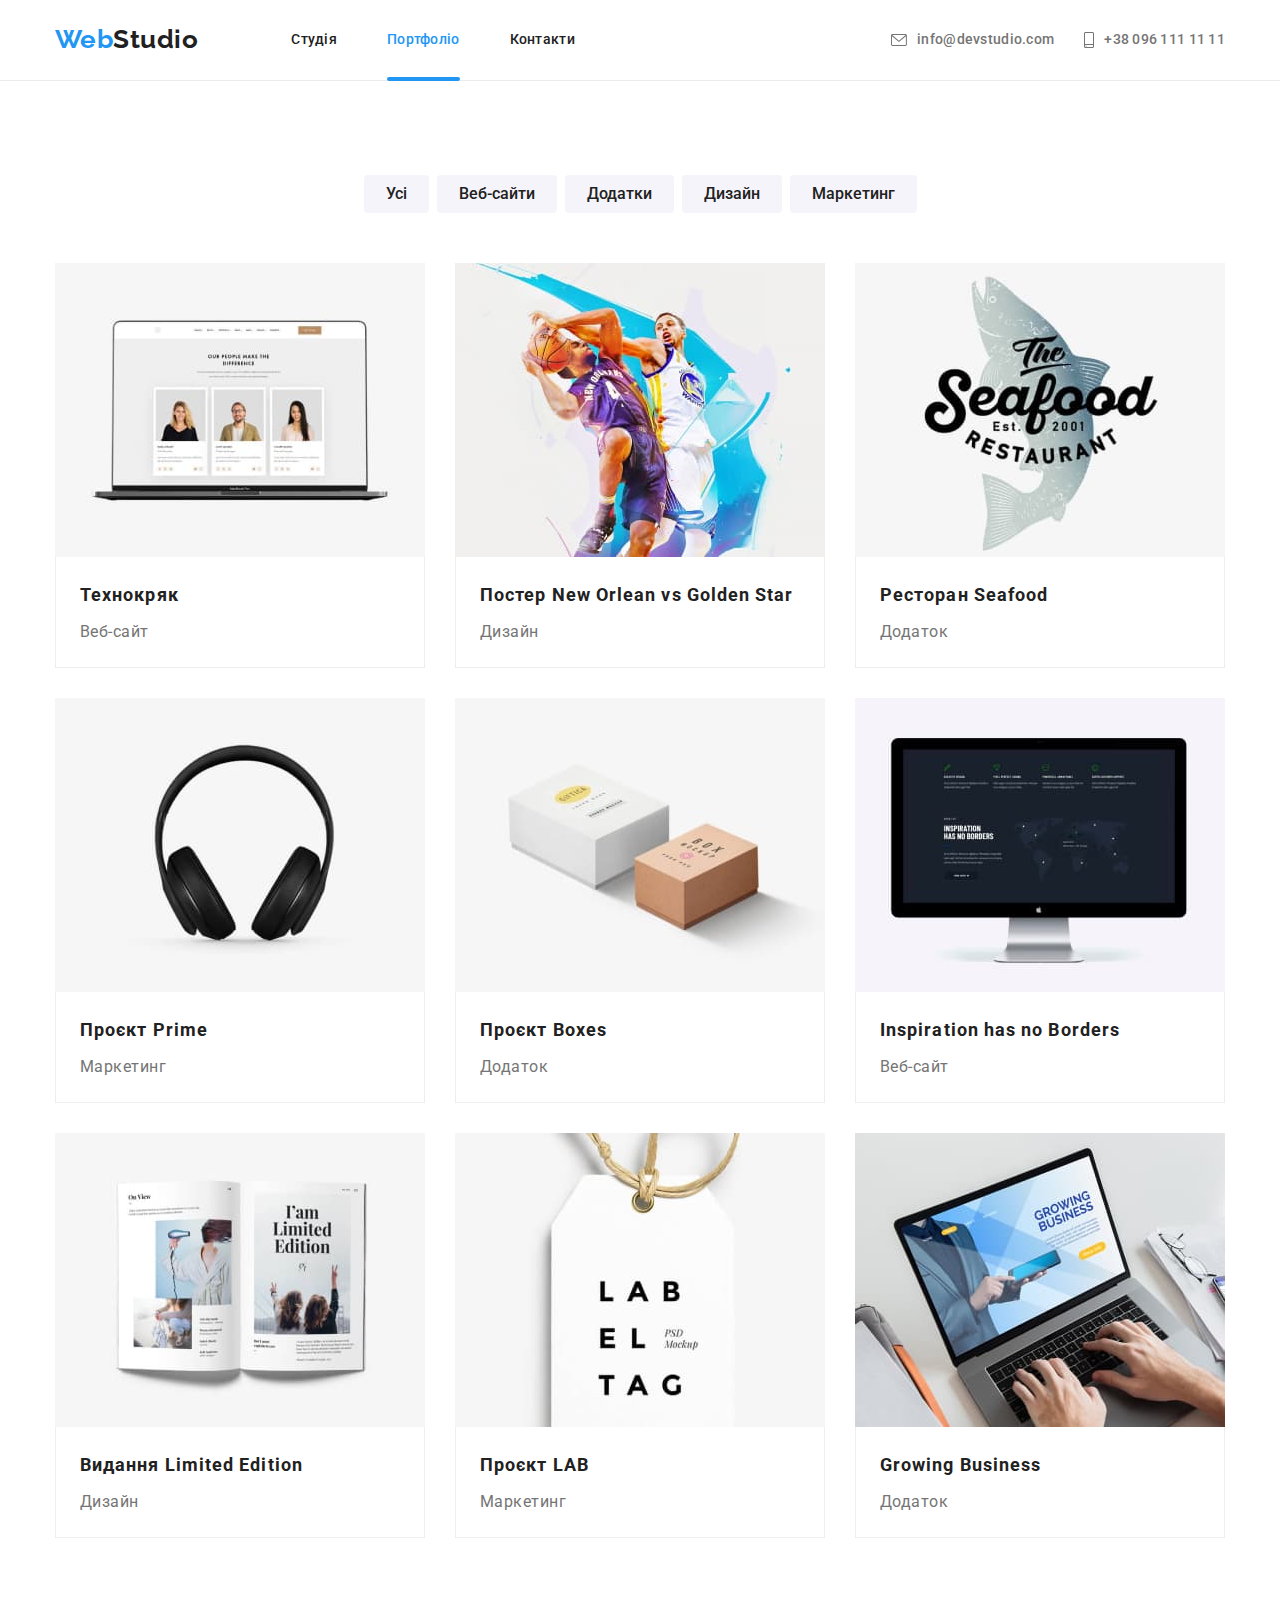
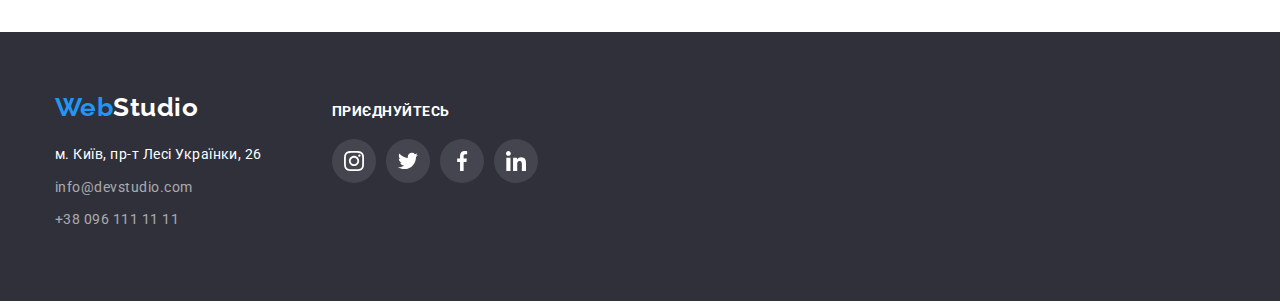
==== portfolio.html @ 9562053c "gg" ====
<!DOCTYPE html>
<html lang="uk">
  <head>
    <meta charset="UTF-8" />
    <meta http-equiv="X-UA-Compatible" content="IE=edge" />
    <meta name="viewport" content="width=device-width, initial-scale=1.0" />
    <title>Document</title>
    <link
      href="https://fonts.googleapis.com/css2?family=Raleway:wght@700&family=Roboto:wght@400;500;700;900&display=swap"
      rel="stylesheet"
    />
    <link
      rel="stylesheet"
      href="https://cdnjs.cloudflare.com/ajax/libs/modern-normalize/1.1.0/modern-normalize.min.css"
    />
    <link rel="stylesheet" href="./css/styles.css" />
  </head>
  <body>
    <header class="page-header text-decor">
      <div class="container header-main">
        <a href="./index.html" class="logo-header"
          ><span class="logo-web">Web</span>Studio</a
        >
        <nav>
          <ul class="site-nav list">
            <li class="item">
              <a href="./index.html" class="link">Студія</a>
            </li>
            <li class="item">
              <a href="./portfolio.html" class="link current">Портфоліо</a>
            </li>
            <li class="item"><a href="" class="link">Контакти</a></li>
          </ul>
        </nav>
        <ul class="auth-nav list">
          <li class="item header-mail">
            <a href="mailto:info@devstudio.com" class="link">
              <svg class="icon-mail" width="16px" height="12px">
                <use href="./images/symbol-section.svg#icon-envelope"></use>
              </svg>
              info@devstudio.com</a
            >
          </li>
          <li class="item header-tel">
            <a href="tel:+380961111111" class="link">
              <svg class="icon-tel" width="10px" height="16px">
                <use href="./images/symbol-section.svg#icon-smartphone"></use>
              </svg>
              +38 096 111 11 11</a
            >
          </li>
        </ul>
      </div>
    </header>

    <main>
      <!-- Portfolio section -->
      <section class="section portfolio-section text-decor">
        <div class="container main">
          <h1 class="section-title visually-hidden">Портфоліо</h1>
          <ul class="filter-list list">
            <li class="item">
              <button type="button" class="button">Усі</button>
            </li>
            <li class="item">
              <button type="button" class="button">Веб-сайти</button>
            </li>
            <li class="item">
              <button type="button" class="button">Додатки</button>
            </li>
            <li class="item">
              <button type="button" class="button">Дизайн</button>
            </li>
            <li class="item">
              <button type="button" class="button">Маркетинг</button>
            </li>
          </ul>

          <ul class="portfolio-list list">
            <li class="item">
              <a href="">
                <div class="portfoli-images">
                <img
                  src="./images/portfilio/portf1.jpg"
                  alt="Технокряк"
                  width="370"
                  height="294"
                />
                <div>
                  <p class="portfolio-text">
                  Ресурс пропонує комплексні пропозиції з різним рівнем функціоналу та сервісів. Все це дозволить відвідувачу отримати вичерпні відомості про компанію чи приватну особу.
                  </p>
                </div>
                </div>
                <div class="content">
                  <h2 class="title">Технокряк</h2>
                  <p class="text">Веб-сайт</p>
                </div>
              </a>
            </li>
            <li class="item">
              <a href="">
                <div class="portfoli-images">
                <img
                  src="./images/portfilio/portf2.jpg"
                  alt="Постер з двома баскетболістами"
                  width="370"
                />
                <div><p class="portfolio-text">
                  Ресурс пропонує комплексні пропозиції з різним рівнем функціоналу та сервісів. Все це дозволить відвідувачу отримати вичерпні відомості про компанію чи приватну особу.
                </p></div>
                </div>
                <div class="content">
                  <h2 class="title">
                    Постер <span lang="en">New Orlean vs Golden Star</span>
                  </h2>
                  <p class="text">Дизайн</p>
                </div>
              </a>
            </li>
            <li class="item">
              <a href="">
                <div class="portfoli-images">
                <img
                  src="./images/portfilio/portf3.jpg"
                  alt="Значок ресторану"
                  width="370"
                />
                <div><p class="portfolio-text">
                  Ресурс пропонує комплексні пропозиції з різним рівнем функціоналу та сервісів. Все це дозволить відвідувачу отримати вичерпні відомості про компанію чи приватну особу.
                </p></div>
                </div>
                <div class="content">
                  <h2 class="title">Ресторан <span lang="en">Seafood</span></h2>
                  <p class="text">Додаток</p>
                </div>
              </a>
            </li>
            <li class="item">
              <a href="">
                <div class="portfoli-images">
                <img
                  src="./images/portfilio/portf4.jpg"
                  alt="Навушники"
                  width="370"
                />
                <div><p class="portfolio-text">
                  Ресурс пропонує комплексні пропозиції з різним рівнем функціоналу та сервісів. Все це дозволить відвідувачу отримати вичерпні відомості про компанію чи приватну особу.
                </p></div>
                </div>
                <div class="content">
                  <h2 class="title">Проєкт <span lang="en">Prime</span></h2>
                  <p class="text">Маркетинг</p>
                </div>
              </a>
            </li>
            <li class="item">
              <a href="">
                <div class="portfoli-images">
                <img
                  src="./images/portfilio/portf5.jpg"
                  alt="Дві коробки"
                  width="370"
                />
                <div><p class="portfolio-text">
                  Ресурс пропонує комплексні пропозиції з різним рівнем функціоналу та сервісів. Все це дозволить відвідувачу отримати вичерпні відомості про компанію чи приватну особу.
                </p></div>
                </div>
                <div class="content">
                  <h2 class="title">Проєкт <span lang="en">Boxes</span></h2>
                  <p class="text">Додаток</p>
                </div>
              </a>
            </li>
            <li class="item">
              <a href="">
                <div class="portfoli-images">
                <img
                  src="./images/portfilio/portf6.jpg"
                  alt="Включений монітор"
                  width="370"
                />
                <div><p class="portfolio-text">
                  Ресурс пропонує комплексні пропозиції з різним рівнем функціоналу та сервісів. Все це дозволить відвідувачу отримати вичерпні відомості про компанію чи приватну особу.
                </p></div>
                </div>
                <div class="content">
                  <h2 class="title" lang="en">Inspiration has no Borders</h2>
                  <p class="text">Веб-сайт</p>
                </div>
              </a>
            </li>
            <li class="item">
              <a href="">
                <div class="portfoli-images">
                <img
                  src="./images/portfilio/portf7.jpg"
                  alt="Відкрита книжка"
                  width="370"
                />
                <div><p class="portfolio-text">
                  Ресурс пропонує комплексні пропозиції з різним рівнем функціоналу та сервісів. Все це дозволить відвідувачу отримати вичерпні відомості про компанію чи приватну особу.
                </p></div>
                </div>
                <div class="content">
                  <h2 class="title">
                    Видання <span lang="en">Limited Edition</span>
                  </h2>
                  <p class="text">Дизайн</p>
                </div>
              </a>
            </li>
            <li class="item">
              <a href="">
                <div class="portfoli-images">
                <img
                  src="./images/portfilio/portf8.jpg"
                  alt="Бірка"
                  width="370"
                />
                <div><p class="portfolio-text">
                  Ресурс пропонує комплексні пропозиції з різним рівнем функціоналу та сервісів. Все це дозволить відвідувачу отримати вичерпні відомості про компанію чи приватну особу.
                </p></div>
                </div>
                <div class="content">
                  <h2 class="title">Проєкт <span lang="en">LAB</span></h2>
                  <p class="text">Маркетинг</p>
                </div>
              </a>
            </li>
            <li class="item">
              <a href="">
                <div class="portfoli-images">
                <img
                  src="./images/portfilio/portf9.jpg"
                  alt="Робота за ноутбуком"
                  width="370"
                />
                <div><p class="portfolio-text">
                  Ресурс пропонує комплексні пропозиції з різним рівнем функціоналу та сервісів. Все це дозволить відвідувачу отримати вичерпні відомості про компанію чи приватну особу.
                </p></div>
                </div>
                <div class="content">
                  <h2 class="title" lang="en">Growing Business</h2>
                  <p class="text">Додаток</p>
                </div>
              </a>
            </li>
          </ul>
        </div>
      </section>
    </main>

    <footer class="footer-section text-decor">
      <div class="container footer">
        <div class="container-logoadres">
          <a href="./index.html" class="logo-footer text-decor"
            ><span class="logo-web">Web</span>Studio</a
          >
          <address class="adres">
            <ul class="address-list list text-decor">
              <li class="item">
                <a
                  href="https://goo.gl/maps/ijaJ5MrbK64KNwwaA"
                  class="geoloc link"
                  >м. Київ, пр-т Лесі Українки, 26</a
                >
              </li>
              <li class="item">
                <a href="mailto:info@devstudio.com" class="link contact"
                  >info@devstudio.com</a
                >
              </li>
              <li class="item">
                <a href="tel:+380961111111" class="link contact"
                  >+38 096 111 11 11</a
                >
              </li>
            </ul>
          </address>
        </div>
        <div class="container-joinin">
          <h3 class="text">Приєднуйтесь</h3>
          <ul class="joinin-list list">
            <li class="item">
              <a href="" class="joinin-icon">
                <svg class="link" width="20px" height="20px">
                  <use href="./images/symbol-section.svg#icon-instagram"></use>
                </svg>
              </a>
            </li>
            <li class="item">
              <a href="" class="joinin-icon">
                <svg class="link" width="20px" height="20px">
                  <use href="./images/symbol-section.svg#icon-twitter"></use>
                </svg>
              </a>
            </li>
            <li class="item">
              <a href="" class="joinin-icon">
                <svg class="link" width="20px" height="20px">
                  <use href="./images/symbol-section.svg#icon-facebook"></use>
                </svg>
              </a>
            </li>
            <li class="item">
              <a href="" class="joinin-icon">
                <svg class="link" width="20px" height="20px">
                  <use href="./images/symbol-section.svg#icon-linkedin"></use>
                </svg>
              </a>
            </li>
          </ul>
        </div>
      </div>
    </footer>
  </body>
</html>
---- css/styles.css ----
:root {
  --primary-text-color: #757575;
  --title-text-color: #212121;
  --accent-color: #2196f3;
  --minor-color: #ffffff;
  --primary-bg: #f5f5f5;
  --secondary-bg: #2f303a;
  --button-bg: #f5f4fa;
  --footer-text-color: rgba(255, 255, 255, 0.6);
  --button-active: #188ce8;
  --border-portfolio: #eeeeee;
  --link-icon-color: #afb1b8;
  --gradient-overlay: rgba(47, 48, 58, 0.4);
  --bg-work-title-color: rgba(47, 48, 58, 0.8);
}

/*колір ховеру та кнопок #2196F3 */
/*колір заголовків #212121*/
/*колір тексту #757575  */
/* #FFFFFF */
/* #000000   */
/* фон #F5F5F5*/
/*фон #F5F4FA*/
body {
  color: var(--primary-text-color);
  font-family: Roboto, sans-serif;
  letter-spacing: 0.03em;
}
img {
  display: block;
}
p,
h1,
h2,
h3,
h4,
h5,
h6 {
  margin: 0;
}

ul {
  margin: 0;
  padding: 0;
}
.list {
  list-style: none;
  padding: 0;
  margin: 0;
}
.text-decor a {
  text-decoration: none;
}
/*для приховування тексту*/
.visually-hidden {
  position: absolute;
  white-space: nowrap;
  width: 1px;
  height: 1px;
  overflow: hidden;
  border: 0;
  padding: 0;
  clip: rect(0 0 0 0);
  clip-path: inset(50%);
  margin: -1px;
}
.container {
  width: 1200px;
  padding-left: 15px;
  padding-right: 15px;
  margin: 0 auto;
  /* outline: 2px solid tomato;*/
}
/*Header section*/
.page-header {
  display: block;
  background-color: var(--minor-color);
  border-bottom: 1px solid #ececec;
}
/*logo*/
.logo-header {
  display: block;
  padding-top: 24px;
  padding-bottom: 25px;

  color: var(--title-text-color);
  font-family: Raleway, sans-serif;
  font-weight: 700;
  font-size: 26px;
  line-height: 1.2;
}
.logo-web {
  color: var(--accent-color);
}

/*site nav*/
.site-nav {
  display: flex;
}
.site-nav .link {
  display: block;
  padding-top: 32px;
  padding-bottom: 32px;

  color: var(--title-text-color);
  font-weight: 500;
  font-size: 14px;
  line-height: 1.14;
  letter-spacing: 0.02em;
  transition: color 250ms cubic-bezier(0.4, 0, 0.2, 1);
}
.current::after {
  content: "";
  position: absolute;
  bottom: -1px;
  right: 0;
  left: 0;
  border: 2px solid var(--accent-color);
  border-radius: 2px;
  background-color: var(--accent-color);
}
.site-nav .link.current {
  color: var(--accent-color);
}
.site-nav .item {
  position: relative;
}
.site-nav .item:not(:last-child) {
  margin-right: 50px;
}
.site-nav .item:first-child {
  margin-left: 93px;
}

.site-nav .link:hover,
.site-nav .link:focus {
  color: var(--accent-color);
  transition: background-color 250ms cubic-bezier(0.4, 0, 0.2, 1),
    color 250ms cubic-bezier(0.4, 0, 0.2, 1);
}
.header-main {
  display: flex;
  align-items: center;
}
/*почта і тел*/
.auth-nav {
  display: flex;
  margin-left: auto;
}
.auth-nav .link {
  display: flex;
  padding-top: 32px;
  padding-bottom: 32px;
  align-items: center;
  transition: color 250ms cubic-bezier(0.4, 0, 0.2, 1);

  color: var(--primary-text-color);
  font-weight: 500;
  font-size: 14px;
  line-height: 1.14;
  letter-spacing: 0.02em;
}
.auth-nav .link:hover,
.auth-nav .link:focus {
  color: var(--accent-color);
}
.auth-nav .icon-tel,
.auth-nav .icon-mail {
  margin-right: 10px;
  fill: currentColor;
}
.auth-nav .header-mail {
  margin-right: 30px;
}

/*hero section*/
.hero.section {
  max-width: 1600px;
  height: 600px;
  padding-top: 200px;
  padding-bottom: 200px;
  background-color: var(--secondary-bg);
  background-image: linear-gradient(
      var(--gradient-overlay),
      var(--gradient-overlay)
    ),
    url(../images/heroimg.jpg);
  background-repeat: no-repeat;
  text-align: center;
  margin: 0 auto;
}
.hero-title {
  color: var(--minor-color);
  font-weight: 900;
  font-size: 44px;
  line-height: 1.36;
  text-align: center;
  letter-spacing: 0.06em;
  text-transform: uppercase;

  max-width: 696px;
  margin: 0 auto 30px;
}
.hero .button {
  font-weight: 700;
  font-size: 16px;
  line-height: 1.87;
  cursor: pointer;
  align-items: center;
  text-align: center;
  letter-spacing: 0.06em;
  min-width: 216px;
  padding: 10px 32px;
  border-radius: 4px;
  border: 0;
  box-shadow: 0px 4px 4px rgba(0, 0, 0, 0.15);
  transition: background-color 250ms cubic-bezier(0.4, 0, 0.2, 1);
}
.hero .button:hover,
.hero .button:focus {
  background-color: var(--button-active);
}
.button {
  display: inline-block;
  color: var(--minor-color);
  background-color: var(--accent-color);
  font-family: inherit;
}
/*Features section*/
.features.section {
  padding-top: 94px;
  padding-bottom: 94px;
}
.features-list .icon-item {
  display: flex;
  align-items: center;
  justify-content: center;
  width: 270px;
  height: 120px;
  border-radius: 4px;
  background-color: var(--button-bg);
  margin-bottom: 30px;
}

.section-title {
  color: var(--title-text-color);
  font-size: 36px;
  line-height: 1.67;
  text-align: center;
  margin-top: 0;
  margin-bottom: 50px;
}
.features-list {
  display: flex;
  margin-top: 0;
}
.features-list .item {
  width: calc((100%-90px) / 4);
}
.features-list .item:not(:last-child) {
  margin-right: 30px;
}
.features-list .title {
  color: var(--title-text-color);
  font-size: 14px;
  line-height: 1.14;
  text-transform: uppercase;
  margin-top: 0;
  margin-bottom: 10px;
}
.features-list .text {
  font-size: 14px;
  line-height: 1.71;
  margin: 0;
}

/*Employment section*/
.employment.section {
  padding-bottom: 94px;
}
.work-list {
  display: flex;
}
.work-list .item {
  position: relative;

  width: calc((100%-60px) / 3);
}
.work-list .item:not(:last-child) {
  margin-right: 30px;
}
.work-title {
  display: flex;
  position: absolute;
  bottom: 0;
  right: 0;
  left: 0;
  height: 70px;
  justify-content: center;
  align-items: center;

  font-size: 14px;
  line-height: 0.875;
  letter-spacing: 0.03em;
  text-transform: uppercase;
  color: var(--minor-color);
  background-color: var(--bg-work-title-color);
}
/*Team section*/
.team-section {
  background-color: var(--button-bg);
  padding-top: 94px;
  padding-bottom: 94px;
}
.team-list {
  display: flex;
}
.team-list .item {
  width: calc((100%-90px) / 4);
}
.team-list .item:not(:last-child) {
  margin-right: 30px;
}
.team-list > li {
  background-color: var(--minor-color);
}

.team-list .title {
  color: var(--title-text-color);
  font-weight: 500;
  font-size: 16px;
  line-height: 1.19;
  text-align: center;
  margin-bottom: 10px;
  margin-top: 0;
}
.team-list .text {
  font-size: 16px;
  line-height: 1.19;
  text-align: center;
  margin-top: 0;
  margin-bottom: 16px;
}
.team-list .content {
  padding-top: 30px;
  padding-bottom: 30px;
}

.team-list .item {
  box-shadow: 0px 1px 3px rgba(0, 0, 0, 0.12), 0px 1px 1px rgba(0, 0, 0, 0.14),
    0px 2px 1px rgba(0, 0, 0, 0.2);
  border-radius: 0px 0px 4px 4px;
}

.team-list .social {
  display: flex;
  justify-content: center;
}
.social .link-icon {
  display: flex;
  align-items: center;
  justify-content: center;
  border-radius: 50%;
  /*outline: #212121 solid 1px;*/
  color: var(--link-icon-color);

  width: 44px;
  height: 44px;
  transition: background-color 250ms cubic-bezier(0.4, 0, 0.2, 1),
    color 250ms cubic-bezier(0.4, 0, 0.2, 1);
}
.social .item-icon:not(:last-child) {
  margin-right: 10px;
}
.social .link {
  width: 20px;
  height: 20px;
  fill: currentColor;
}
.social .link-icon:hover,
.social .link-icon:focus {
  background-color: var(--accent-color);
  color: var(--minor-color);
}
/*Regular customers section*/
.customers-section {
  padding-top: 94px;
  padding-bottom: 94px;
}
.company-list {
  display: flex;
}
.company-list .icon-link {
  display: flex;
  align-items: center;
  justify-content: center;
  width: 170px;
  height: 92px;
  border: 1px solid var(--link-icon-color);
  border-radius: 4px;
  transition: color 250ms cubic-bezier(0.4, 0, 0.2, 1),
    border 250ms cubic-bezier(0.4, 0, 0.2, 1);

  color: var(--link-icon-color);
}
.company-list .item:not(:last-child) {
  margin-right: 30px;
}
.company-list .link {
  fill: currentColor;
}
.company-list .icon-link:hover,
.company-list .icon-link:focus {
  color: var(--accent-color);
  border-color: var(--accent-color);
}

/*Footer section*/

.logo-footer {
  display: inline-block;
  margin-bottom: 20px;
  color: var(--minor-color);
  font-weight: 700;
  font-family: "Raleway";
  font-size: 26px;
  line-height: 1.19;
}
.address-list .item {
  margin-bottom: 9px;
}
.address-list .link {
  color: var(--footer-text-color);
  font-size: 14px;
  line-height: 1.7;
  font-style: normal;
  transition: color 250ms cubic-bezier(0.4, 0, 0.2, 1);
}
.address-list .geoloc {
  color: var(--minor-color);
}
.address-list .geoloc:hover,
.address-list .geoloc:focus {
  color: var(--accent-color);
}
.address-list .contact:hover,
.address-list .contact:focus {
  color: var(--accent-color);
}
.footer-section {
  background-color: var(--secondary-bg);
  padding-top: 60px;
  padding-bottom: 60px;
}
.container-logoadres {
  margin-right: 70px;
}
.container.footer {
  display: flex;
  align-items: baseline;
}
.container-joinin {
  color: var(--minor-color);
}
.joinin-list {
  display: flex;
}
.container-joinin .text {
  font-size: 14px;
  line-height: 16px;
  letter-spacing: 0.875;
  text-transform: uppercase;
  margin-bottom: 20px;
}
.joinin-list .joinin-icon {
  display: flex;
  align-items: center;
  justify-content: center;
  border-radius: 50%;
  /* outline: #afb1b8 solid 1px;*/
  width: 44px;
  height: 44px;
  background-color: rgba(255, 255, 255, 0.1);
  color: var(--minor-color);
  transition: background-color 250ms cubic-bezier(0.4, 0, 0.2, 1),
    color 250ms cubic-bezier(0.4, 0, 0.2, 1);
}
.joinin-list .item:not(:last-child) {
  margin-right: 10px;
}
.joinin-list .link {
  fill: currentColor;
}
.joinin-list .joinin-icon:hover,
.joinin-list .joinin-icon:focus {
  background-color: var(--accent-color);
}

/*Portfolio page*/

/*Фільтри (кнопки)*/
.filter-list {
  display: flex;
  justify-content: center;
  margin-bottom: 50px;
}
.filter-list .item:not(:last-child) {
  margin-right: 8px;
}

.filter-list .button {
  color: var(--title-text-color);
  background-color: var(--button-bg);
  border: 0;
  cursor: pointer;
  font-weight: 500;
  font-size: 16px;
  line-height: 1.6;
  text-align: center;
  padding: 6px 22px;
  border-radius: 4px;
  transition: background-color 250ms cubic-bezier(0.4, 0, 0.2, 1),
    color 250ms cubic-bezier(0.4, 0, 0.2, 1),
    box-shadow 250ms cubic-bezier(0.4, 0, 0.2, 1);
}
.filter-list .button:hover,
.filter-list .button:focus {
  color: var(--minor-color);
  background-color: var(--accent-color);
  box-shadow: 0px 3px 1px rgba(0, 0, 0, 0.1), 0px 1px 2px rgba(0, 0, 0, 0.08),
    0px 2px 2px rgba(0, 0, 0, 0.12);
}
/*Секція портфоліо*/
.portfolio-section {
  padding-top: 94px;
  padding-bottom: 94px;
}
.portfolio-list {
  display: flex;
  flex-wrap: wrap;
}
.portfolio-list .item {
  /* width: 370px;*/
  width: calc((100% - 60px) / 3);
  margin-bottom: 30px;
  margin-right: 30px;
}
.portfolio-list .item:nth-child(3n) {
  margin-right: 0;
}
.portfolio-list .item:nth-last-child(-n + 3) {
  margin-bottom: 0;
}
.portfolio-list .item:hover {
  box-shadow: 0px 1px 1px rgba(0, 0, 0, 0.12), 0px 4px 4px rgba(0, 0, 0, 0.06),
    1px 4px 6px rgba(0, 0, 0, 0.16);
}
.portfolio-list .title {
  color: var(--title-text-color);
  font-size: 18px;
  line-height: 2;
  letter-spacing: 0.06em;
  margin-top: 0;
  margin-bottom: 4px;
}
.portfolio-list .content {
  padding: 20px 24px;
  border-bottom: 1px solid var(--border-portfolio);
  border-right: 1px solid var(--border-portfolio);
  border-left: 1px solid var(--border-portfolio);
}
.portfolio-list > li {
  background-color: var(--minor-color);
  transition: box-shadow 250ms cubic-bezier(0.4, 0, 0.2, 1);
}

.portfolio-list .text {
  color: var(--primary-text-color);
  font-size: 16px;
  line-height: 1.875;
  margin-top: 0;
  margin-bottom: 0;
}
.portfoli-images {
  position: relative;
  overflow: hidden;
}
.item:hover .portfolio-text,
.item:focus .portfolio-text {
  transform: translateY(0);
}
.portfolio-text {
  position: absolute;
  display: block;
  top: 0;
  left: 0;
  width: 100%;
  height: 100%;
  transform: translateY(101%);
  transition: transform 250ms cubic-bezier(0.4, 0, 0.2, 1);

  color: var(--minor-color);
  padding: 63px 24px;
  font-style: normal;
  font-weight: 400;
  font-size: 18px;
  line-height: 1.56;
  letter-spacing: 0.03em;
  background-color: rgba(33, 150, 243, 0.9);
}

/*Модалка*/
.backdrop {
  position: absolute;
  top: 0;
  width: 100%;
  height: 100%;
  background: rgba(0, 0, 0, 0.2);
  transition: opacity 300ms cubic-bezier(0.4, 0, 0.2, 1),
  visibility 300ms cubic-bezier(0.4, 0, 0.2, 1);
}
.backdrop.is-hidden .modal {
  transform: translate(-50%, -50%) scale(0);
}
.button-close {
  position: absolute;
  width: 30px;
  height: 30px;
  top: 8px;
  right: 8px;
  display: flex;
  align-items: center;
  justify-content: center;
  border-radius: 50%;
  background: var(--minor-color);
  border: 1px solid rgba(0, 0, 0, 0.1);
  cursor: pointer;
}
.modal {
  position: absolute;
  top: 50%;
  left: 50%;
  width: 528px;
  min-height: 581px;
  background-color: var(--minor-color);
  border-radius: 5px;
  transform: translate(-50%, -50%) scale(1);
  transition: transform 300ms cubic-bezier(0.4, 0, 0.2, 1);
}
.is-hidden {
  opacity: 0;
  visibility: hidden;
  pointer-events: none;
}
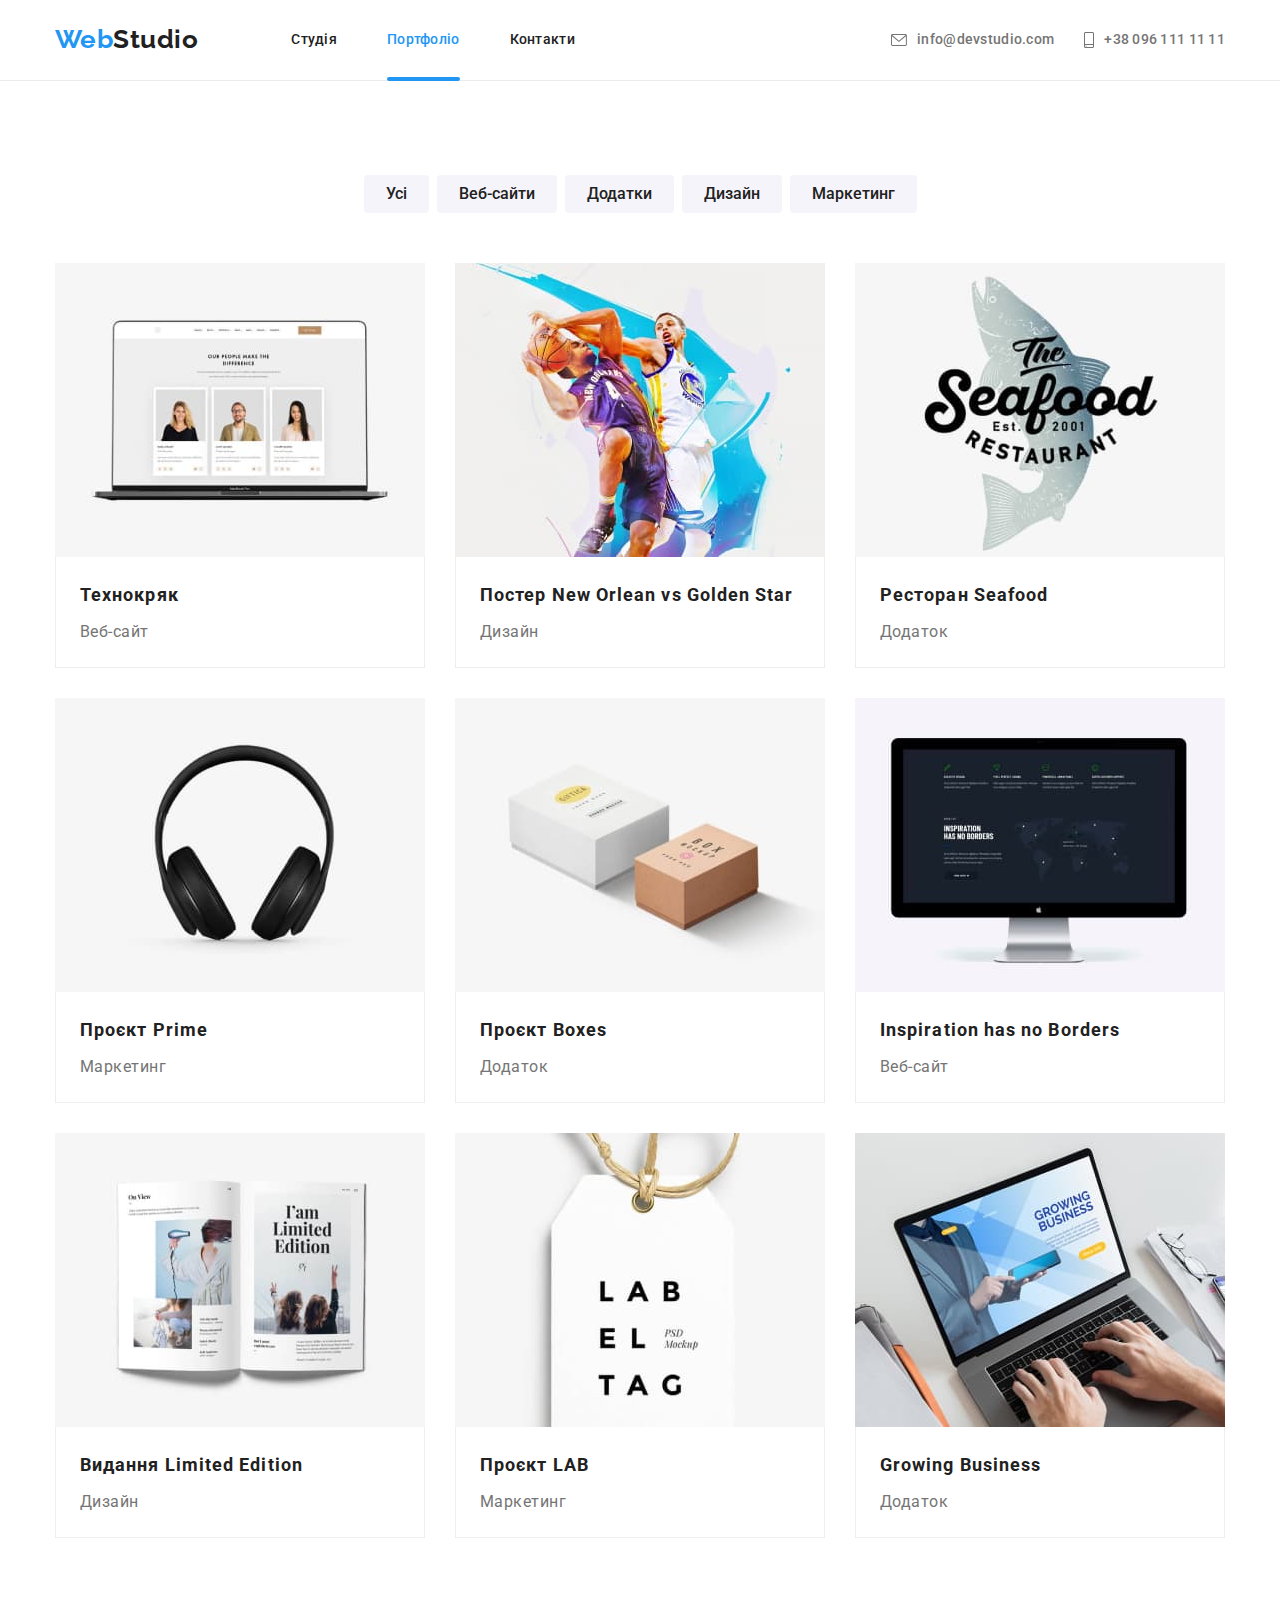
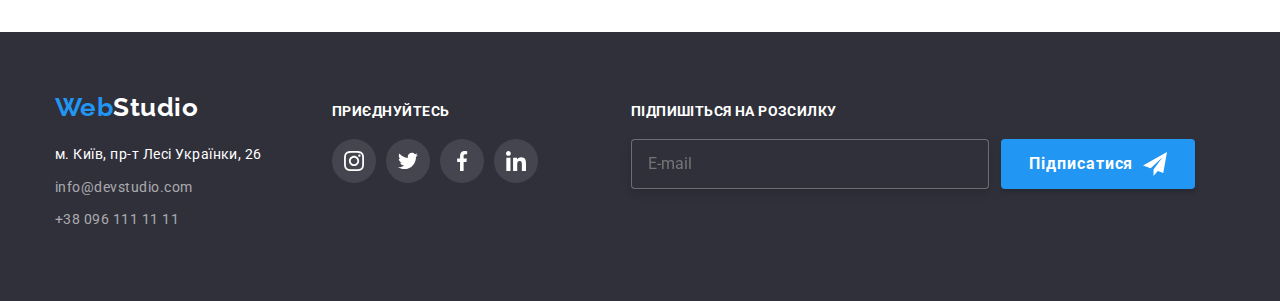
==== commit 2d204d18: "secondarydz" ====
--- a/portfolio.html
+++ b/portfolio.html
@@ -312,6 +312,19 @@
             </li>
           </ul>
         </div>
+                <div class="subscribe">
+          <form  class="sub-form">
+          <label class="sub-label">
+            <span class="sub-title">Підпишіться на розсилку</span>
+            <input type="email" name="email" class="sub-input" placeholder="E-mail">
+          </label>
+          <button type="submit" class="button sub-btn">Підписатися
+            <svg class="icon-sub" width="24px" height="24px">
+               <use href="./images/symbol-section.svg#icon-sub"></use>
+            </svg>
+          </button>
+          </form>
+        </div>
       </div>
     </footer>
   </body>
--- a/css/styles.css
+++ b/css/styles.css
@@ -461,6 +461,7 @@
 }
 .container-joinin {
   color: var(--minor-color);
+  margin-right: 93px;
 }
 .joinin-list {
   display: flex;
@@ -496,6 +497,64 @@
   background-color: var(--accent-color);
 }
 
+/*Subscribe*/
+.subscrube{
+
+}
+.sub-title{
+  font-weight: 700;
+  font-size: 14px;
+  line-height: 16px;
+  letter-spacing: 0.03em;
+  text-transform: uppercase;
+  color: var(--minor-color);
+  margin-bottom: 20px;
+}
+.sub-form{
+  display: flex;
+  align-items: flex-end;
+
+}
+.sub-label{
+  display: flex;
+  flex-direction: column;
+}
+.sub-input{
+  padding-left: 16px;
+  height: 50px;
+  width: 358px;
+  font-size: 16px;
+  line-height: 0.8;
+  color: rgba(255, 255, 255, 0.6);
+  background-color: var(--secondary-bg);
+
+  border: 1px solid rgba(255, 255, 255, 0.3);
+  filter: drop-shadow(0px 4px 4px rgba(0, 0, 0, 0.15));
+  border-radius: 4px;
+  outline: none;
+  margin-right: 12px;
+  transition: background-color 250ms cubic-bezier(0.4, 0, 0.2, 1);
+}
+.sub-btn{
+  display: flex;
+  align-items: center;
+  padding: 10px 28px;
+  height: 50px;
+  box-shadow: 0px 4px 4px rgba(0, 0, 0, 0.15);
+  border-radius: 4px;
+  border: none;
+
+  font-weight: 700;
+  font-size: 16px;
+  line-height: 0.53;
+  text-align: center;
+  letter-spacing: 0.06em;
+  color: var(--minor-color);
+  cursor: pointer;
+}
+.icon-sub{
+  margin-left: 10px;
+}
 /*Portfolio page*/
 
 /*Фільтри (кнопки)*/
@@ -646,9 +705,148 @@
   border-radius: 5px;
   transform: translate(-50%, -50%) scale(1);
   transition: transform 300ms cubic-bezier(0.4, 0, 0.2, 1);
+
+  padding: 40px;
 }
 .is-hidden {
   opacity: 0;
   visibility: hidden;
   pointer-events: none;
 }
+/*Form*/
+.js-form{
+  display: flex;
+  flex-direction: column;
+}
+.form-title{
+  display: block;
+  font-weight: 700;
+  font-size: 20px;
+  line-height: 0.87;
+  text-align: center;
+  letter-spacing: 0.03em;
+  color: var(--title-text-color);
+  margin-bottom: 12px;
+}
+textarea{
+  resize: none;
+}
+.form-field{
+/*   outline: 1px solid blue; */
+  display: flex;
+  flex-direction: column;
+  margin-bottom: 10px;
+}
+.text-label{
+  font-size: 12px;
+  line-height: 0.857;
+  letter-spacing: 0.01em;
+  margin-bottom: 4px;
+
+}
+.posit-icon{
+  position: relative;
+}
+.input-styles{
+width: 100%;
+height: 40px;
+padding-top: 12px;
+padding-bottom: 12px;
+padding-left: 42px;
+border: 1px solid rgba(33, 33, 33, 0.2);
+border-radius: 4px;
+outline: none;
+ transition: border 250ms cubic-bezier(0.4, 0, 0.2, 1);
+}
+.form-field .icon{
+  position: absolute;
+  left: 10px;
+  top: 50%;
+  transform: translateY(-50%);
+  color: var(--title-text-color);
+  fill: currentColor;
+}
+.input-styles:focus,
+.textarea-styles:focus{
+  border: 1px solid var(--accent-color);
+}
+.input-styles:focus + .icon{
+  color: var(--accent-color);
+}
+.textarea-styles{
+width: 100%;
+height: 120px;
+border: 1px solid rgba(33, 33, 33, 0.2);
+border-radius: 4px;
+padding: 12px 16px;
+margin-bottom: 20px;
+font-size: 12px;
+line-height: 0.857;
+letter-spacing: 0.01em;
+color: rgba(117, 117, 117, 0.5);
+outline: none;
+ transition: border 250ms cubic-bezier(0.4, 0, 0.2, 1);
+}
+.form-policy{
+  display: flex;
+  align-items: center;
+  justify-content: center;
+  text-align: center;
+  margin-bottom: 30px;
+}
+.text-policy{
+  display: flex;
+  justify-content: center;
+  align-items: center;
+  font-size: 14px;
+  line-height: 0.58;
+  letter-spacing: 0.03em;
+}
+.checkbox-policy{
+  -webkit-appearance: none;
+  -moz-appearance: none;
+  appearance: none;
+}
+.icon-policy{
+  display: flex;
+  justify-content: center;
+  align-items: center;
+  margin-right: 8px;
+  width: 16px;
+  height: 15px;
+  border-radius: 2px;
+  border: 2px solid var(--title-text-color);
+  transition: border 250ms cubic-bezier(0.4, 0, 0.2, 1);
+}
+.check-icon{
+  position: absolute;
+  visibility: hidden;
+}
+.checkbox-policy:checked +.text-policy span .check-icon{
+  visibility: visible;
+}
+.checkbox-policy:focus + .text-policy .icon-policy{
+  border: 2px solid var(--accent-color);
+}
+.check-link{
+  color: var(--accent-color);
+  padding-left: 4px;
+}
+
+.button.submit{
+  font-weight: 700;
+  font-size: 16px;
+  line-height: 1.875;
+  letter-spacing: 0.06em;
+  padding: 10px 52px;
+  box-shadow: 0px 4px 4px rgba(0, 0, 0, 0.15);
+  border-radius: 4px;
+  border: none;
+  cursor: pointer;
+  margin: 0 auto;
+  transition: background-color 250ms cubic-bezier(0.4, 0, 0.2, 1);
+}
+.button.submit:hover,
+.button.submit:focus{
+  background-color: var(--button-active);
+}